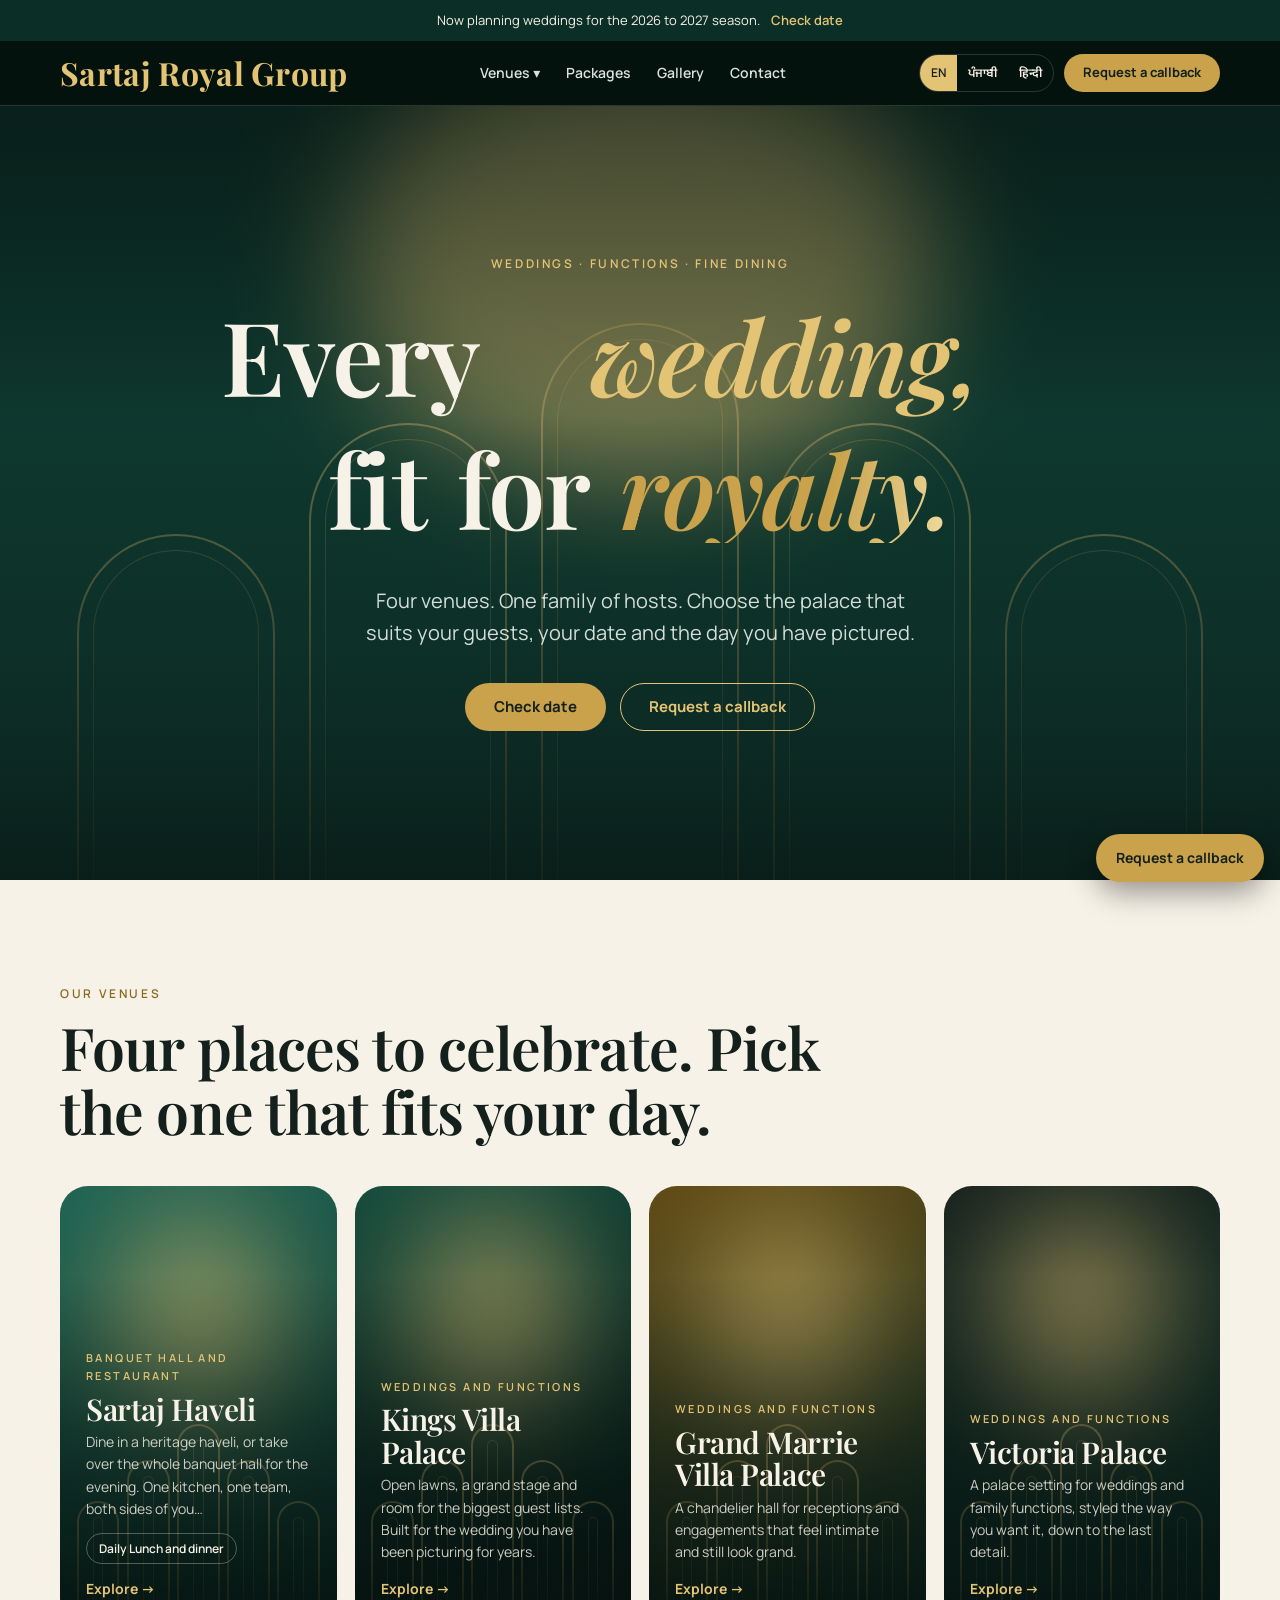
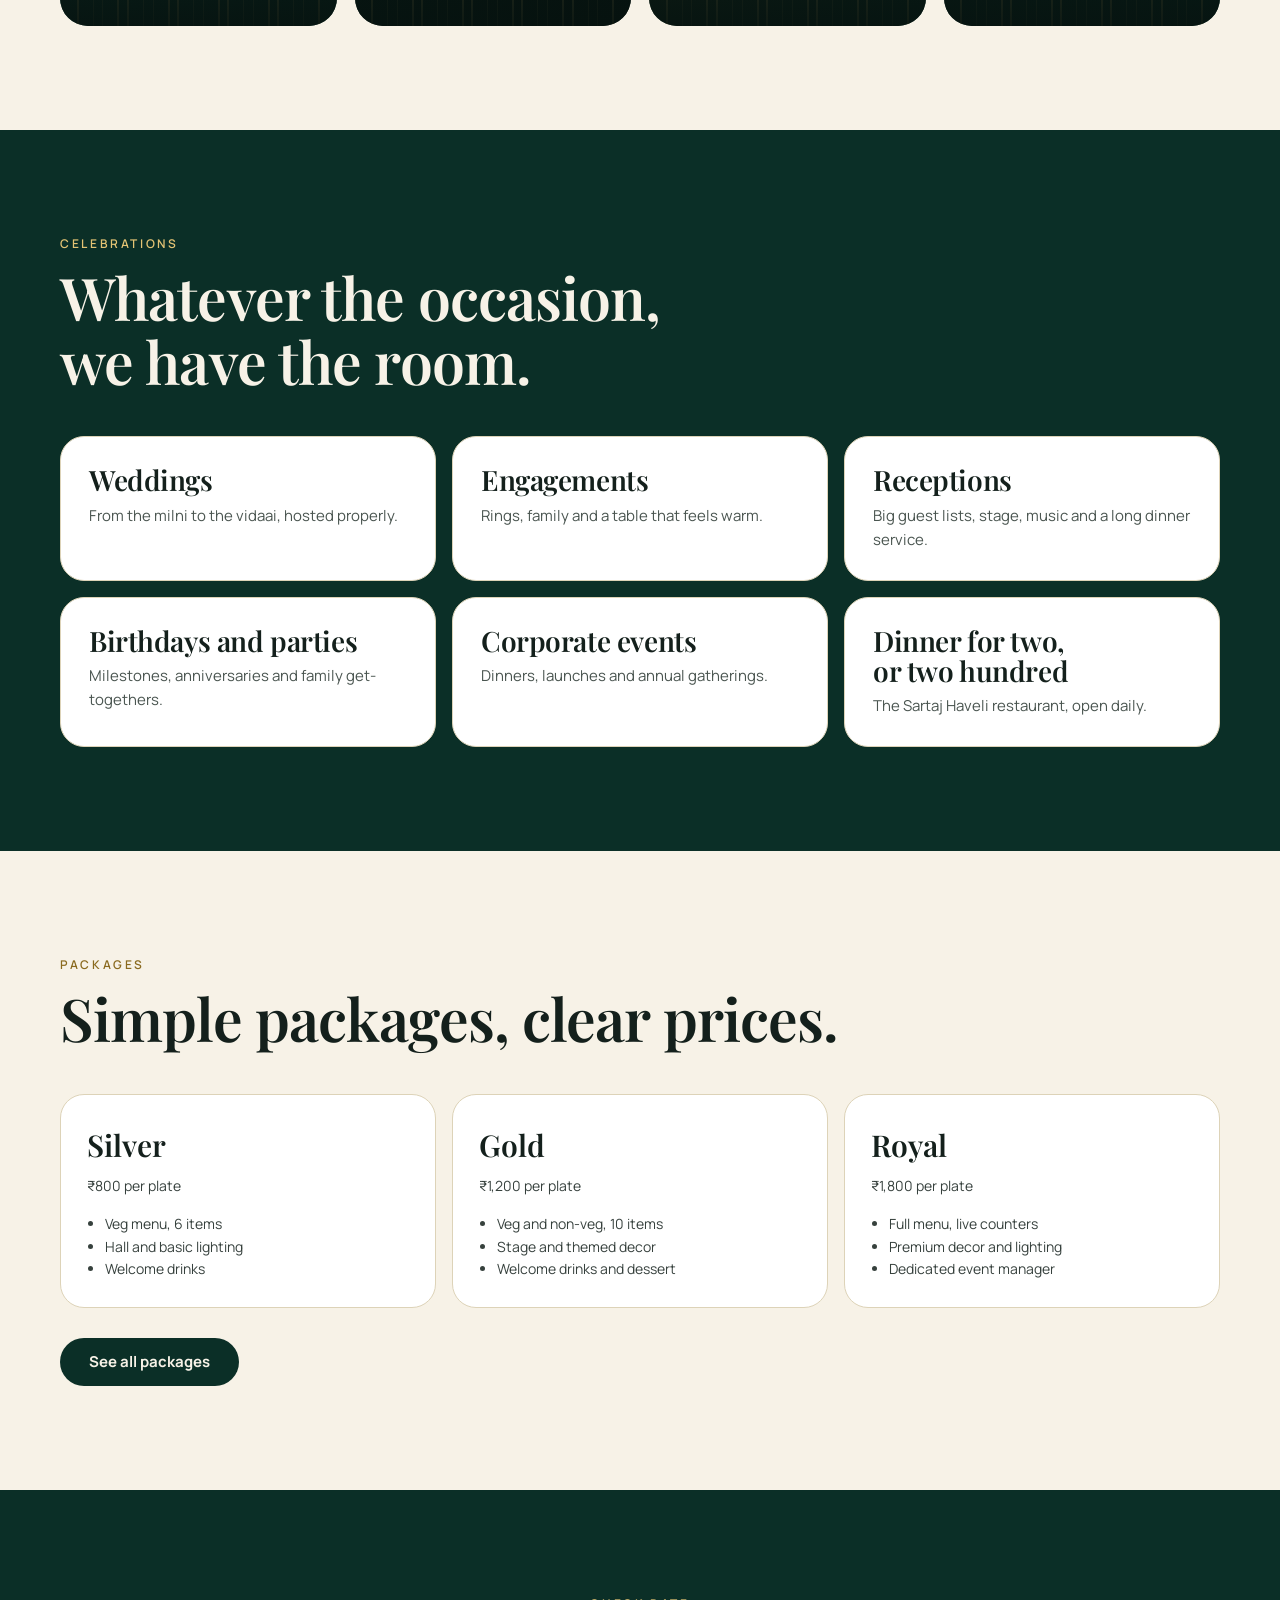
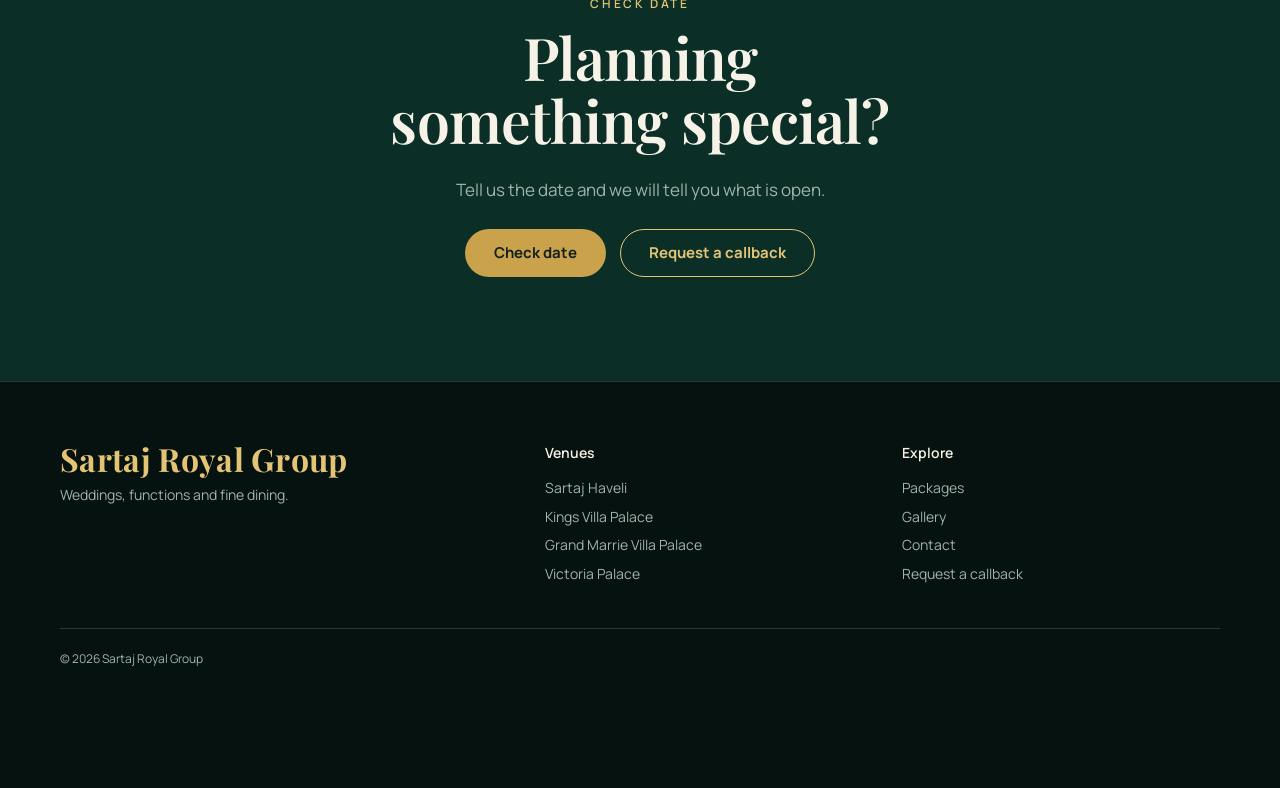
==== index.html @ a282df0b "Add Sartaj Royal Group site Co-Authored-By: Claude Sonnet 5.5 <noreply@anthropic.com> Claude-Session" ====
<!doctype html>
<html lang="en"><head><meta charset="utf-8"><meta name="viewport" content="width=device-width,initial-scale=1,viewport-fit=cover">
<title>Sartaj Royal Group | Weddings, functions and fine dining</title>
<meta name="description" content="Four venues for weddings, receptions, family functions and fine dining. Check a date or request a callback.">
<link rel="preconnect" href="https://fonts.googleapis.com"><link rel="preconnect" href="https://fonts.gstatic.com" crossorigin>
<link href="https://fonts.googleapis.com/css2?family=Playfair+Display:ital,wght@0,500;0,600;0,700;1,500;1,600&family=Manrope:wght@400;500;600;700&family=Noto+Sans+Gurmukhi:wght@400;600&family=Noto+Sans+Devanagari:wght@400;600&display=swap" rel="stylesheet">
<link rel="stylesheet" href="style.css">
</head>
<body>
<div data-page="home" id="pg">
<div id="hdr"></div>
<main>
<section class="hero"><div class="art" id="heroArt" style="background:linear-gradient(180deg,#0B2F27 0%,#124A3D 60%,#1C6354 100%)"><div class="glow" style="width:46%;height:60%;left:27%;top:-10%;background:#E3C374"></div><div class="arches"><div class="arch"></div><div class="arch"></div><div class="arch"></div><div class="arch"></div><div class="arch"></div></div></div>
 <div class="wrap hero-in"><div class="eyebrow fx">Weddings · Functions · Fine dining</div>
  <h1 id="hero-h1" aria-label="Every celebration, fit for royalty."><span class="ln" aria-hidden="true"><span class="w" style="--d:0">Every</span></span> <span class="rot" id="rot" aria-hidden="true"><span class="cur">wedding,</span><span>engagement,</span><span>reception,</span><span>celebration,</span></span><br><span class="ln" aria-hidden="true"><span class="w" style="--d:2">fit</span></span> <span class="ln" aria-hidden="true"><span class="w" style="--d:3">for</span></span> <span class="ln" aria-hidden="true"><span class="w shine" style="--d:4">royalty.</span></span></h1>
  <p class="lead">Four venues. One family of hosts. Choose the palace that suits your guests, your date and the day you have pictured.</p>
  <div class="row"><a class="btn btn-gold" href="contact.html#enquire">Check date</a><button class="btn btn-line" type="button" data-cb>Request a callback</button></div></div></section>
<section class="sec cream" id="venues"><div class="wrap"><div class="head rv"><div class="eyebrow">Our venues</div><h2>Four places to celebrate. Pick the one that fits your day.</h2></div><div class="vgrid" id="vgrid" data-dyn></div></div></section>
<section class="sec deep"><div class="wrap"><div class="head rv"><div class="eyebrow">Celebrations</div><h2>Whatever the occasion,<br>we have the room.</h2></div>
 <div class="occ"><div class="rv"><h3>Weddings</h3><p>From the milni to the vidaai, hosted properly.</p></div><div class="rv"><h3>Engagements</h3><p>Rings, family and a table that feels warm.</p></div><div class="rv"><h3>Receptions</h3><p>Big guest lists, stage, music and a long dinner service.</p></div><div class="rv"><h3>Birthdays and parties</h3><p>Milestones, anniversaries and family get-togethers.</p></div><div class="rv"><h3>Corporate events</h3><p>Dinners, launches and annual gatherings.</p></div><div class="rv"><h3>Dinner for two, or two hundred</h3><p>The Sartaj Haveli restaurant, open daily.</p></div></div></div></section>
<section class="sec cream"><div class="wrap"><div class="head rv"><div class="eyebrow">Packages</div><h2>Simple packages, clear prices.</h2><div id="saleBar" data-dyn style="margin-top:14px"></div></div><div class="pk-grid" id="pkTease" data-dyn style="margin-top:0"></div><a class="btn btn-dark" href="packages.html">See all packages</a></div></section>
<section class="sec deep" id="galTease" hidden><div class="wrap"><div class="head rv"><div class="eyebrow">Gallery</div><h2>A look inside.</h2></div><div class="gal" id="galGrid" data-dyn></div><p style="margin-top:26px"><a class="btn btn-line" href="gallery.html" style="color:var(--champ);border-color:var(--champ)">See the gallery</a></p></div></section>
<section class="sec cream" id="reviews" hidden><div class="wrap"><div class="head rv"><div class="eyebrow">Reviews</div><h2>What our guests say</h2></div><div class="revs" id="revGrid" data-dyn></div></div></section>
<section class="sec deep cta-band"><div class="wrap rv"><div class="eyebrow">Check date</div><h2>Planning something special?</h2><p class="sub" style="margin:0 auto 26px">Tell us the date and we will tell you what is open.</p><div class="row"><a class="btn btn-gold" href="contact.html#enquire">Check date</a><button class="btn btn-line" type="button" data-cb>Request a callback</button></div></div></section>
</main>
<div id="ftr"></div>
<div id="ext"></div>
</div>
<script src="supabase-config.js"></script>
<script src="site.js" charset="utf-8"></script>
</body></html>
---- style.css ----
@charset "utf-8";
/* Sartaj Royal Group: multi-page site. Emerald, champagne gold and cream. Playfair Display for headlines, Manrope for text. */
:root{
  --ink:#06120F; --deep:#0B2F27; --emerald:#124A3D; --jade:#1C6354;
  --gold:#C9A24B; --champ:#E3C374; --cream:#F7F2E7; --mute:#9FB3AB;
  --line:rgba(247,242,231,.16); --paper:#F7F2E7; --paper-ink:#14201C; --paper-mute:#4A5550; --paper-line:#DDD3B8;
  --display:'Playfair Display','Noto Sans Gurmukhi','Noto Sans Devanagari',Georgia,serif;
  --body:'Manrope','Noto Sans Gurmukhi','Noto Sans Devanagari',system-ui,sans-serif;
  color-scheme:dark;
}
*{box-sizing:border-box}
html{scroll-behavior:smooth;scroll-padding-top:90px}
body{margin:0;background:var(--ink);color:var(--cream);font-family:var(--body);font-size:17px;line-height:1.6;-webkit-font-smoothing:antialiased;overflow-x:hidden}
body.lock{overflow:hidden}
[hidden]{display:none!important}
a{color:inherit;text-decoration:none}
button{font:inherit;color:inherit;cursor:pointer}
img{max-width:100%}
:focus-visible{outline:2px solid var(--champ);outline-offset:3px}
h1,h2,h3{font-family:var(--display);font-weight:600;margin:0;text-wrap:balance;letter-spacing:-.015em;line-height:1.08}
p{margin:0}
.wrap{max-width:1200px;margin:0 auto;padding-left:max(20px,env(safe-area-inset-left,0px));padding-right:max(20px,env(safe-area-inset-right,0px))}
.eyebrow{font-size:12px;letter-spacing:.22em;text-transform:uppercase;color:var(--champ);font-weight:600}
.cream .eyebrow,.light .eyebrow{color:#8A6A1F}
.note{font-size:13px;color:var(--mute)}
.cream .note,.light .note{color:var(--paper-mute)}
.shine{font-style:italic;background:linear-gradient(100deg,#C9A24B 25%,#FFF1BF 45%,#E3C374 55%,#C9A24B 75%);background-size:260% 100%;-webkit-background-clip:text;background-clip:text;-webkit-text-fill-color:transparent;animation:shine 6s linear infinite}
@keyframes shine{from{background-position:130% 0}to{background-position:-130% 0}}
@keyframes rise{from{transform:translateY(108%)}to{transform:none}}
@keyframes fade{from{opacity:0;transform:translateY(14px)}to{opacity:1;transform:none}}
@keyframes pop{from{transform:scale(0);opacity:0}to{transform:scale(1);opacity:1}}

/* buttons */
.btn{display:inline-flex;align-items:center;justify-content:center;min-height:48px;padding:0 28px;border-radius:999px;font-weight:700;font-size:15px;border:1px solid transparent;transition:transform .25s,background .25s,box-shadow .25s;position:relative;overflow:hidden;text-align:center}
.btn:hover{transform:translateY(-2px)}
.btn-gold{background:var(--gold);color:#14201C}
.btn-gold:hover{background:var(--champ);box-shadow:0 10px 30px rgba(201,162,75,.35)}
.btn-line{border-color:var(--champ);color:var(--champ);background:transparent}
.btn-line:hover{background:rgba(227,194,116,.1)}
.cream .btn-line,.light .btn-line{border-color:var(--paper-line);color:var(--paper-ink)}
.btn-dark{background:var(--deep);color:var(--cream)}
.btn-dark:hover{background:var(--emerald)}
.row{display:flex;gap:14px;flex-wrap:wrap}

/* reveal */
.rv{opacity:.2;transform:translateY(24px);transition:opacity .9s cubic-bezier(.2,.8,.2,1),transform .9s cubic-bezier(.2,.8,.2,1)}
.rv.in{opacity:1;transform:none}

/* promo + nav */
.promo{background:var(--deep);text-align:center;font-size:13px;padding:10px 16px}
.promo a{color:var(--champ);margin-left:8px;font-weight:600}
.nav{position:sticky;top:0;z-index:60;background:rgba(6,18,15,.78);backdrop-filter:saturate(180%) blur(18px);-webkit-backdrop-filter:saturate(180%) blur(18px);border-bottom:1px solid var(--line);padding-top:env(safe-area-inset-top,0px)}
.nav-in{display:flex;align-items:center;justify-content:space-between;height:64px;gap:14px}
.brand{font-family:var(--display);font-size:32px;font-weight:700;letter-spacing:.01em;line-height:1.05;color:var(--champ);white-space:nowrap}
.links{display:flex;gap:26px;font-size:14px;font-weight:600;color:#D9E2DD;align-items:center}
.links>a,.links .dd>button{position:relative;padding:6px 0;background:none;border:0;font-weight:600;font-size:14px;color:#D9E2DD}
.links a.on,.links a:hover,.links .dd>button:hover{color:var(--champ)}
.dd{position:relative}
.dd-menu{position:absolute;top:100%;left:-16px;min-width:260px;background:#0A1D18;border:1px solid var(--line);border-radius:16px;padding:8px;display:none;box-shadow:0 20px 50px rgba(0,0,0,.5)}
.dd:hover .dd-menu,.dd:focus-within .dd-menu{display:block}
.dd-menu a{display:block;padding:10px 12px;border-radius:10px;font-weight:600;color:#D9E2DD}
.dd-menu a:hover{background:rgba(227,194,116,.1);color:var(--champ)}
.nav-r{display:flex;align-items:center;gap:10px}
.lang{display:flex;border:1px solid var(--line);border-radius:999px;overflow:hidden}
.lang button{background:transparent;border:0;padding:6px 11px;font-size:12px;font-weight:600;min-height:36px}
.lang button[aria-pressed="true"]{background:var(--champ);color:#14201C}
.nav-cta{min-height:38px;padding:0 18px;font-size:13px}
.burger{display:none;width:44px;height:44px;border-radius:12px;border:1px solid var(--line);background:transparent;font-size:20px}
.mmenu{display:none;border-top:1px solid var(--line);padding:12px max(20px,env(safe-area-inset-left,0px)) 22px}
.mmenu.open{display:block}
.mmenu a{display:block;padding:13px 0;border-bottom:1px solid var(--line);font-weight:600}
.mmenu small{display:block;margin:14px 0 4px;font-size:11px;letter-spacing:.18em;text-transform:uppercase;color:var(--champ)}
@media(max-width:980px){.links,.nav-cta{display:none}.burger{display:block}}
@media(max-width:1100px){.brand{font-size:28px}}
@media(max-width:700px){.brand{font-size:24px}}
@media(max-width:420px){.brand{font-size:22px;white-space:normal;max-width:132px}.lang button{padding:6px 8px}}

/* art placeholders */
.art{position:absolute;inset:0;overflow:hidden}
.art .ph{position:absolute;inset:0;background-size:cover;background-position:center;z-index:1}
.glow{position:absolute;border-radius:50%;filter:blur(60px);opacity:.6}
.arches{position:absolute;left:0;right:0;bottom:0;display:flex;justify-content:center;gap:3%;height:72%;align-items:flex-end;padding:0 6%}
.arch{flex:1;max-width:210px;border-radius:999px 999px 0 0;border:2px solid rgba(227,194,116,.5);border-bottom:none;position:relative}
.arch::after{content:"";position:absolute;inset:14px 14px 0;border-radius:999px 999px 0 0;border:1px solid rgba(227,194,116,.28);border-bottom:none}
.arch:nth-child(1),.arch:nth-child(5){height:62%}.arch:nth-child(2),.arch:nth-child(4){height:82%}.arch:nth-child(3){height:100%}
.art.has .arches,.art.has .glow{display:none}

/* hero */
.hero{position:relative;min-height:min(86vh,820px);display:flex;align-items:center;overflow:hidden;isolation:isolate}
.hero .art{z-index:-1}
.hero::after{content:"";position:absolute;inset:0;background:linear-gradient(180deg,rgba(6,18,15,.55),rgba(6,18,15,.2) 40%,rgba(6,18,15,.85));z-index:0;pointer-events:none}
.hero-in{position:relative;z-index:2;text-align:center;padding-block:96px}
.hero h1{font-size:clamp(46px,8vw,112px);margin:22px auto 0;max-width:15ch}
.ln{display:inline-block;overflow:hidden;vertical-align:top;padding:.05em .04em .16em}
.w{display:inline-block;animation:rise 1.1s cubic-bezier(.2,.8,.2,1) both;animation-delay:calc(var(--d)*110ms + 150ms)}
.rot{display:inline-grid;vertical-align:top;overflow:hidden;color:var(--champ);font-style:italic;padding:.05em .04em .16em}
.rot span{grid-area:1/1;transition:transform .9s cubic-bezier(.7,0,.2,1);transform:translateY(110%)}
.rot span.cur{transform:none}.rot span.out{transform:translateY(-110%)}
.lead{max-width:36rem;margin:26px auto 34px;color:#D3DED8;font-size:clamp(17px,2vw,20px)}
.hero .row{justify-content:center}
.hero.short{min-height:min(62vh,560px)}
.hero.short .hero-in{text-align:left;padding-block:84px 64px}
.hero.short h1{margin:14px 0 0;max-width:18ch;font-size:clamp(42px,6.4vw,88px)}
.hero.short .lead{margin:20px 0 28px;max-width:40rem}
.hero.short .row{justify-content:flex-start}
.eyebrow.fx{animation:fade 1s .1s both}

/* sections */
.sec{padding-block:104px}
.sec h2{font-size:clamp(34px,4.6vw,62px)}
.cream{background:var(--paper);color:var(--paper-ink)}
.deep{background:var(--deep)}
.sub{max-width:38rem;margin-top:16px;color:var(--mute)}
.cream .sub{color:var(--paper-mute)}
.head{margin-bottom:44px}
.head h2{margin-top:12px}
.two{display:grid;grid-template-columns:1fr 1.15fr;gap:56px;align-items:start}
@media(max-width:900px){.two{grid-template-columns:1fr;gap:36px}.sec{padding-block:76px}}

/* venue cards */
.vgrid{display:grid;grid-template-columns:repeat(4,minmax(0,1fr));gap:18px}
@media(max-width:1060px){.vgrid{grid-template-columns:repeat(2,minmax(0,1fr))}}
@media(max-width:560px){.vgrid{grid-template-columns:1fr}}
.vcard{position:relative;display:flex;flex-direction:column;justify-content:flex-end;min-height:440px;border-radius:28px;overflow:hidden;padding:26px;isolation:isolate;transition:transform .5s cubic-bezier(.2,.8,.2,1)}
.vcard:hover{transform:translateY(-8px)}
.vcard .art{z-index:-2;transition:transform 1.2s cubic-bezier(.2,.8,.2,1)}
.vcard:hover .art{transform:scale(1.06)}
.vcard::after{content:"";position:absolute;inset:0;background:linear-gradient(180deg,rgba(6,18,15,0) 35%,rgba(6,18,15,.88));z-index:-1}
.vcard h3{font-size:30px;margin:8px 0 6px}
.vcard p{font-size:14px;color:rgba(247,242,231,.82)}
.vcard .go{margin-top:14px;font-weight:700;font-size:14px;color:var(--champ)}
.vcard .eyebrow{font-size:11px}
.chips{display:flex;flex-wrap:wrap;gap:8px;margin-top:12px}
.chip{padding:5px 12px;border-radius:999px;border:1px solid rgba(247,242,231,.3);font-size:12px;font-weight:600}

/* occasions */
.occ{display:grid;grid-template-columns:repeat(3,minmax(0,1fr));gap:16px}
@media(max-width:900px){.occ{grid-template-columns:repeat(2,minmax(0,1fr))}}
@media(max-width:560px){.occ{grid-template-columns:1fr}}
.occ div{background:#fff;border:1px solid var(--paper-line);border-radius:24px;padding:28px;transition:transform .35s,box-shadow .35s}
.occ div:hover{transform:translateY(-5px);box-shadow:0 18px 40px rgba(20,32,28,.1)}
.occ h3{font-size:28px;color:var(--paper-ink)}
.occ p{margin-top:8px;font-size:15px;color:var(--paper-mute)}

/* packages teaser + builder */
.pk-grid{display:grid;grid-template-columns:repeat(3,minmax(0,1fr));gap:16px;margin:30px 0}
@media(max-width:800px){.pk-grid{grid-template-columns:1fr}}
.pk{border:1px solid var(--paper-line);border-radius:24px;padding:26px;background:#fff;text-align:left;color:var(--paper-ink);transition:all .3s;display:flex;flex-direction:column;gap:6px}
.pk:hover{transform:translateY(-4px)}
.pk[aria-pressed="true"]{background:var(--deep);color:var(--cream);border-color:var(--deep)}
.pk b{font-family:var(--display);font-size:30px;font-weight:600}
.pk .price{font-size:14px;opacity:.85}
.pk ul{margin:10px 0 0;padding-left:18px;font-size:14px;opacity:.85}
.pk s{opacity:.6;margin-right:6px}
.addons{display:flex;flex-wrap:wrap;gap:10px;margin-bottom:28px}
.add{min-height:44px;padding:0 18px;border-radius:999px;border:1px solid var(--paper-line);background:transparent;color:var(--paper-ink);font-weight:600;font-size:14px}
.add[aria-pressed="true"]{background:var(--gold);border-color:var(--gold);color:#14201C}
.total{display:flex;justify-content:space-between;align-items:flex-end;gap:20px;flex-wrap:wrap;border-top:1px solid var(--paper-line);padding-top:26px}
.total .big{font-family:var(--display);font-size:clamp(46px,6.4vw,84px);line-height:1;color:var(--deep)}
.gl{display:flex;justify-content:space-between;align-items:baseline}
.gl output{font-family:var(--display);font-size:46px;line-height:1;color:var(--paper-ink)}
input[type=range]{width:100%;margin:14px 0 6px;accent-color:var(--deep);height:32px}
.sale-badge{display:inline-block;background:var(--gold);color:#14201C;font-weight:700;font-size:12px;letter-spacing:.12em;text-transform:uppercase;padding:5px 12px;border-radius:999px}
#saleBar{margin:6px 0 0}

/* facts */
.facts{display:grid;grid-template-columns:repeat(2,minmax(0,1fr));gap:14px}
.facts div{border:1px solid var(--paper-line);border-radius:20px;padding:20px;font-size:12px;letter-spacing:.14em;text-transform:uppercase;color:var(--paper-mute);background:#fff}
.facts b{display:block;font-family:var(--display);font-size:32px;font-weight:600;color:var(--paper-ink);letter-spacing:0;text-transform:none}
.about{font-size:19px;color:var(--paper-mute);white-space:pre-line;max-width:38rem}

/* seating */
.pills{display:flex;flex-wrap:wrap;gap:10px;margin:20px 0}
.pill{min-height:46px;padding:0 22px;border-radius:999px;border:1px solid var(--line);background:transparent;font-weight:600;font-size:15px;transition:all .25s}
.pill:hover{border-color:var(--champ)}
.pill[aria-pressed="true"]{background:var(--champ);color:#14201C;border-color:var(--champ)}
.cap{font-family:var(--display);font-size:clamp(54px,8vw,104px);line-height:1;color:var(--champ)}
.seat-box{background:rgba(247,242,231,.05);border:1px solid var(--line);border-radius:28px;padding:20px}
#seatSvg{width:100%;height:auto;display:block}
.pop{transform-box:fill-box;transform-origin:center;animation:pop .5s cubic-bezier(.2,.8,.2,1) both}
.s-stage{fill:var(--gold);opacity:.9}.s-table{fill:var(--jade);stroke:var(--champ);stroke-width:1.2}.s-seat{fill:var(--champ)}.s-row{fill:var(--champ);opacity:.85}.s-high{fill:var(--emerald);stroke:var(--champ);stroke-width:1.2}
.s-label{fill:#14201C;font:700 11px var(--body);letter-spacing:.2em}

/* calendar */
.cal-head{display:flex;align-items:center;justify-content:space-between;margin:6px 0 14px}
.cal-head h3{font-size:30px}
.arrow{width:48px;height:48px;border-radius:50%;border:1px solid var(--line);background:transparent;font-size:18px;transition:all .25s}
.arrow:hover{background:var(--champ);color:#14201C}
.cal{display:grid;grid-template-columns:repeat(7,minmax(0,1fr));gap:6px}
.dow{font-size:11px;letter-spacing:.14em;text-transform:uppercase;color:var(--mute);text-align:center;padding:6px 0}
.day{aspect-ratio:1/1;min-height:44px;border-radius:14px;border:1px solid var(--line);background:transparent;font-weight:600;font-size:15px;transition:all .2s}
.day:hover:not(:disabled){border-color:var(--champ);transform:scale(1.06)}
.day:disabled{opacity:.28;text-decoration:line-through;cursor:not-allowed}
.day.sel{background:var(--champ);color:#14201C;border-color:var(--champ)}
.day.empty{visibility:hidden}
.legend{display:flex;gap:18px;font-size:12px;color:var(--mute);margin-top:14px}
.legend i{display:inline-block;width:10px;height:10px;border-radius:50%;margin-right:6px;vertical-align:middle;border:1px solid var(--champ)}
.pickbox{margin-top:20px;padding:18px 20px;border:1px solid var(--line);border-radius:18px;display:flex;justify-content:space-between;gap:12px;align-items:center;flex-wrap:wrap}

/* menu */
.mchips{display:flex;gap:10px;margin:22px 0}
.mchip{min-height:42px;padding:0 20px;border-radius:999px;border:1px solid var(--paper-line);background:transparent;color:var(--paper-ink);font-weight:600;font-size:14px}
.mchip[aria-pressed="true"]{background:var(--deep);color:var(--cream);border-color:var(--deep)}
.menu{list-style:none;padding:0;margin:0;border-top:1px solid var(--paper-line)}
.menu li{display:flex;justify-content:space-between;gap:16px;padding:16px 0;border-bottom:1px solid var(--paper-line);font-family:var(--display);font-size:25px;font-weight:600}
.menu small{font-family:var(--body);font-size:12px;color:var(--paper-mute);font-weight:600;letter-spacing:.08em;text-transform:uppercase;align-self:center}
.menu .pr{font-family:var(--body);font-size:14px;font-style:normal;color:#8A6A1F;margin-left:10px;font-weight:600}

/* gallery + reviews */
.gal{display:grid;grid-template-columns:repeat(3,minmax(0,1fr));gap:14px}
@media(max-width:800px){.gal{grid-template-columns:repeat(2,minmax(0,1fr))}}
.gal div{aspect-ratio:4/3;border-radius:20px;background-size:cover;background-position:center;background-color:var(--emerald)}
.gal.soft div{background-image:linear-gradient(160deg,#124A3D,#0B2F27)}
.revs{display:grid;grid-template-columns:repeat(3,minmax(0,1fr));gap:18px}
@media(max-width:900px){.revs{grid-template-columns:1fr}}
.rev{background:#fff;border:1px solid var(--paper-line);border-radius:24px;padding:26px;margin:0}
.rev p{margin:0 0 16px;font-family:var(--display);font-size:22px;line-height:1.35;color:var(--paper-ink)}
.rev b{font-size:14px;color:var(--paper-ink)}.rev small{display:block;color:var(--paper-mute);font-size:13px}
.ba{position:relative;aspect-ratio:16/9;overflow:hidden;border-radius:24px;touch-action:pan-y;--p:50%}
.ba .layer{position:absolute;inset:0;background-size:cover;background-position:center}
.ba .over{clip-path:inset(0 0 0 var(--p))}
.ba .line{position:absolute;top:0;bottom:0;left:var(--p);width:2px;background:var(--cream);z-index:5;pointer-events:none}
.ba .line::after{content:"↔";position:absolute;top:50%;left:50%;transform:translate(-50%,-50%);width:44px;height:44px;border-radius:50%;background:var(--cream);color:#14201C;display:grid;place-items:center;font-size:18px}
.ba input{position:absolute;inset:0;width:100%;height:100%;opacity:0;margin:0;cursor:ew-resize;z-index:6}

/* forms */
form{display:grid;grid-template-columns:1fr 1fr;gap:14px;margin-top:26px}
@media(max-width:520px){form{grid-template-columns:1fr}}
.f{display:flex;flex-direction:column;gap:6px;font-size:13px;color:var(--mute)}
input[type=text],input[type=tel],input[type=date],input[type=number],select{min-height:50px;border-radius:14px;border:1px solid var(--line);background:rgba(247,242,231,.06);color:var(--cream);padding:0 14px;font:inherit;font-size:16px}
select option{color:#14201C}
.preview{background:rgba(247,242,231,.06);border:1px solid var(--line);border-radius:24px;padding:28px}
.bubble{background:#0F3B31;border-radius:16px 16px 16px 4px;padding:16px 18px;font-size:15px;white-space:pre-wrap;margin:16px 0 20px;min-height:140px}
.copied{font-size:13px;color:var(--champ);margin-left:12px}
.info{display:grid;gap:14px;margin-top:26px}
.info div{border:1px solid var(--line);border-radius:18px;padding:16px 18px}
.info small{display:block;font-size:11px;letter-spacing:.16em;text-transform:uppercase;color:var(--champ);margin-bottom:4px}
.info a{color:var(--champ)}
.cta-band{text-align:center}
.cta-band h2{max-width:18ch;margin:12px auto 24px}
.cta-band .row{justify-content:center}

/* footer */
footer{border-top:1px solid var(--line);padding-block:60px 120px;color:var(--mute);font-size:14px;background:var(--ink)}
.foot{display:grid;grid-template-columns:1.4fr 1fr 1fr;gap:40px}
@media(max-width:800px){.foot{grid-template-columns:1fr}}
.foot b{display:block;color:var(--cream);font-weight:600;margin-bottom:10px}
.foot a{display:block;padding:3px 0}.foot a:hover{color:var(--champ)}
.foot .cl div{padding:2px 0}.foot .cl a{display:inline;color:var(--champ)}
.copy{margin-top:40px;padding-top:20px;border-top:1px solid var(--line);font-size:12px}

/* floating buttons + modal */
.fab{position:fixed;z-index:70;bottom:max(18px,env(safe-area-inset-bottom,0px));min-height:48px;padding:0 20px;border-radius:999px;font-weight:700;font-size:14px;border:0;box-shadow:0 10px 30px rgba(0,0,0,.4)}
#cbFab{right:max(16px,env(safe-area-inset-right,0px));background:var(--gold);color:#14201C}
#adminFab{left:max(16px,env(safe-area-inset-left,0px));background:var(--cream);color:#14201C;display:inline-flex;align-items:center}
.modal{position:fixed;inset:0;z-index:110;background:rgba(6,18,15,.78);backdrop-filter:blur(6px);-webkit-backdrop-filter:blur(6px);display:grid;place-items:center;padding:20px}
.mbox{background:var(--paper);color:var(--paper-ink);border-radius:28px;padding:32px;width:min(480px,100%);max-height:90vh;overflow:auto}
.mbox h3{font-size:32px;margin-bottom:6px}
.mbox>p{margin:0 0 18px;color:var(--paper-mute);font-size:15px}
.mbox form{display:block;margin:0}
.mbox .f{color:var(--paper-mute);margin-bottom:12px}
.mbox input,.mbox select{background:#fff;color:var(--paper-ink);border-color:var(--paper-line)}
.mbox .msg{background:#EEE6D2;border-radius:14px;padding:12px 14px;font-size:14px;margin:6px 0 16px;white-space:pre-wrap;word-break:break-word}
.mbox .btn-line{color:var(--paper-ink);border-color:var(--paper-line)}

:lang(pa) .shine,:lang(hi) .shine,:lang(pa) .rot,:lang(hi) .rot{font-style:normal}
:lang(pa) h1,:lang(hi) h1,:lang(pa) h2,:lang(hi) h2,:lang(pa) h3,:lang(hi) h3{letter-spacing:0;line-height:1.25}
@media(prefers-reduced-motion:reduce){
  html{scroll-behavior:auto}
  *,*::before,*::after{animation:none!important;transition:none!important}
  .rv{opacity:1;transform:none}.w{transform:none}
}

.art-wrap{position:absolute;inset:0;z-index:-1}
.vgrid.three{grid-template-columns:repeat(3,minmax(0,1fr))}
@media(max-width:900px){.vgrid.three{grid-template-columns:1fr}}
.dining{display:grid;grid-template-columns:1fr 1fr;gap:56px;align-items:center}
@media(max-width:860px){.dining{grid-template-columns:1fr}}
.dish{aspect-ratio:1/1;border-radius:32px;position:relative;overflow:hidden;background:linear-gradient(160deg,#1C6354,#0B2F27)}
.vcard{color:var(--cream)}
.vcard .eyebrow{color:var(--champ)}
.vcard .arches{height:46%}
.vcard::after{background:linear-gradient(180deg,rgba(6,18,15,0) 20%,rgba(6,18,15,.92))}
@media(max-width:600px){.fab{min-height:44px;padding:0 16px;font-size:13px}}
.hero .wrap{width:100%}
.hero.short .chips{margin-top:0}

/* admin preview frame */
.srg-prev .fab,.srg-prev #cbModal{display:none!important}
.srg-hl{outline:4px solid #E3C374!important;outline-offset:-4px;animation:srgp 1.2s ease-in-out infinite}
@keyframes srgp{50%{outline-color:rgba(227,195,116,.25)}}
.srg-tag{position:fixed;z-index:9999;top:10px;left:50%;transform:translateX(-50%);background:#E3C374;color:#14201C;font:700 13px/1.2 Manrope,system-ui,sans-serif;padding:9px 14px;border-radius:999px;box-shadow:0 6px 20px rgba(0,0,0,.4);max-width:90vw;text-align:center}
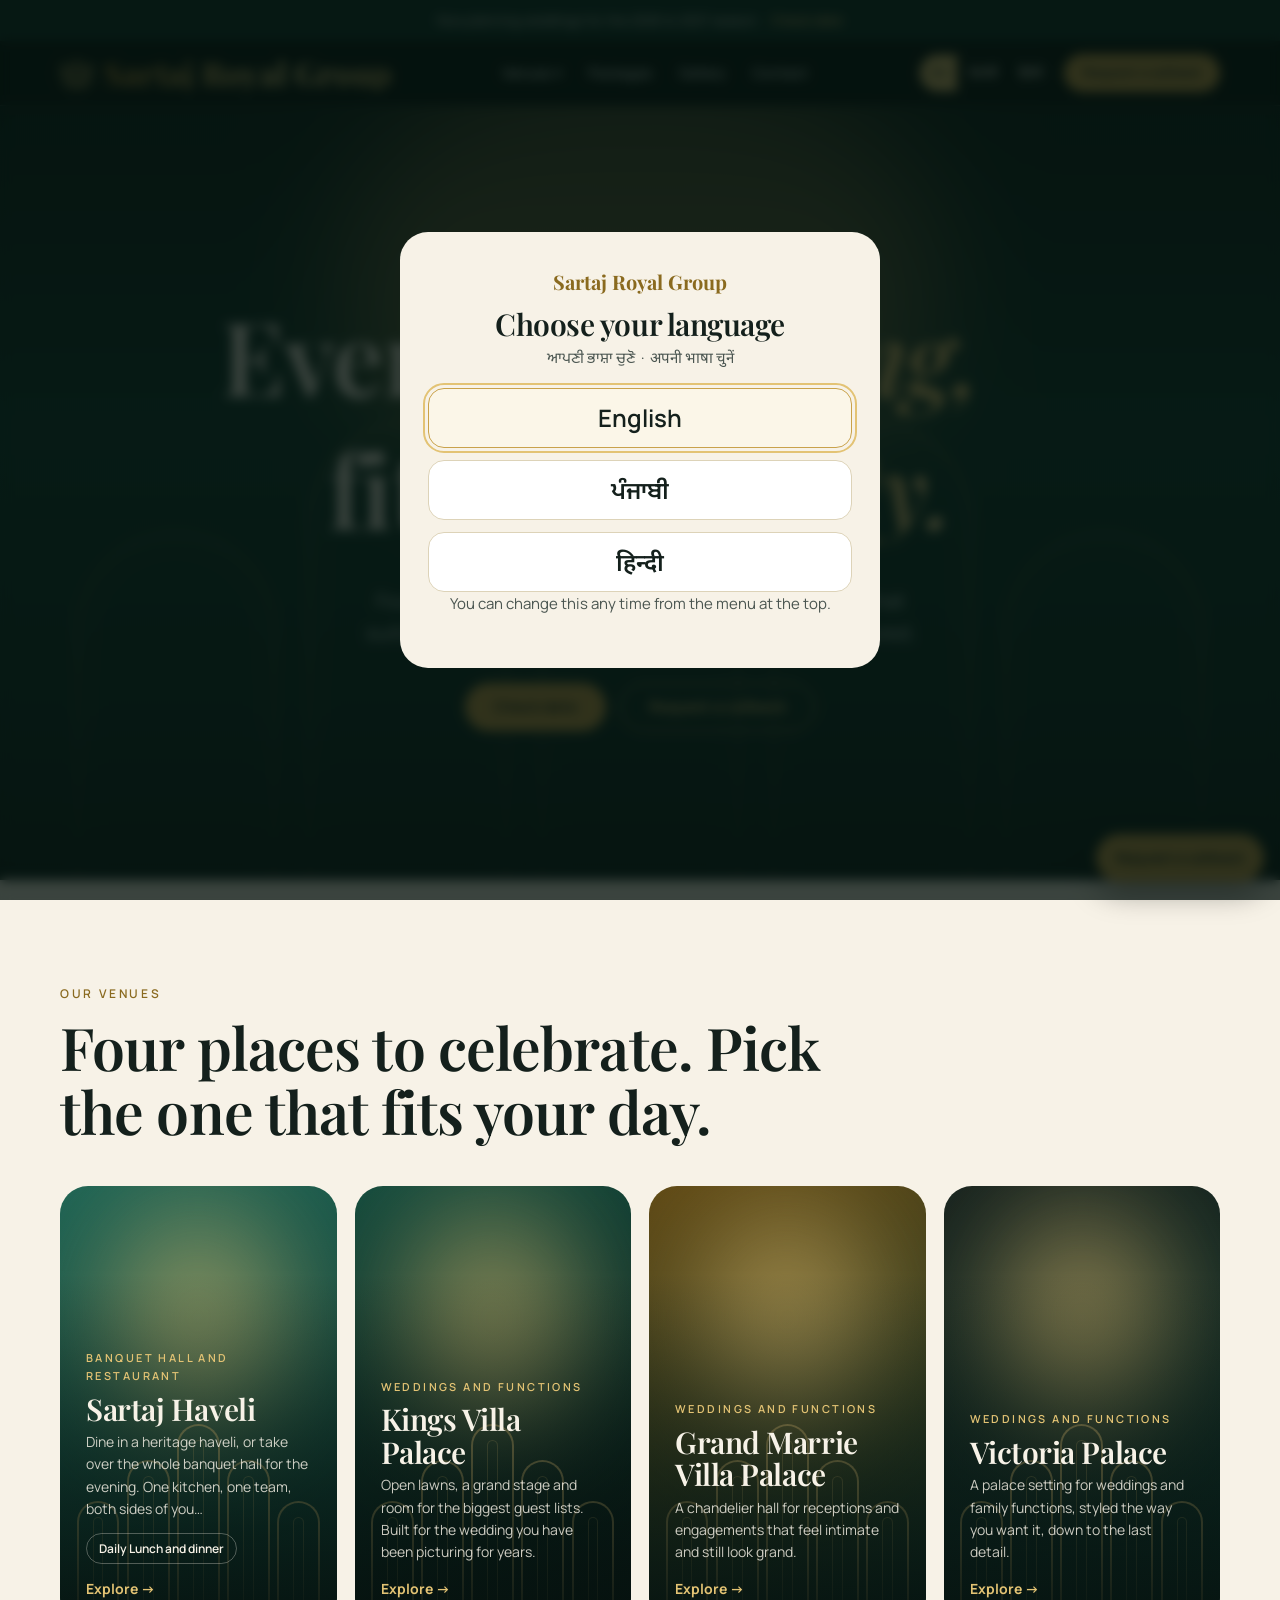
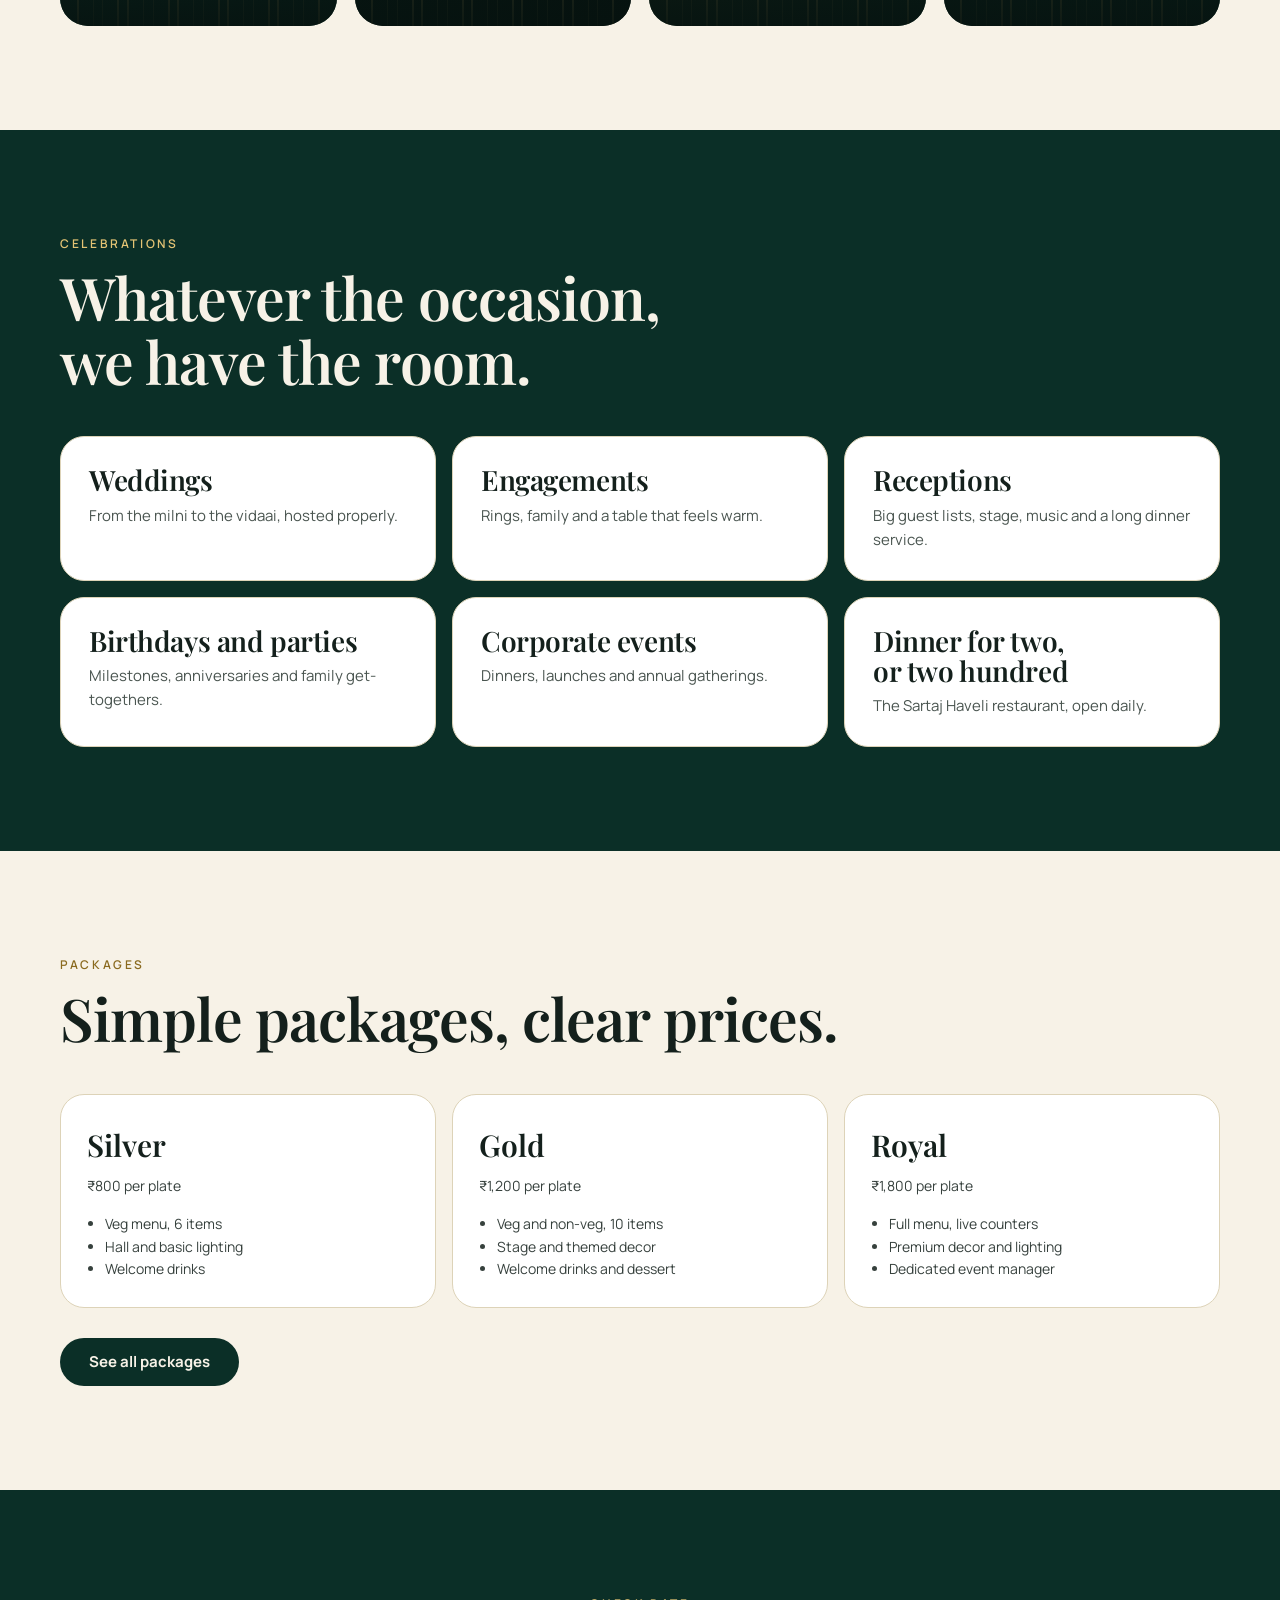
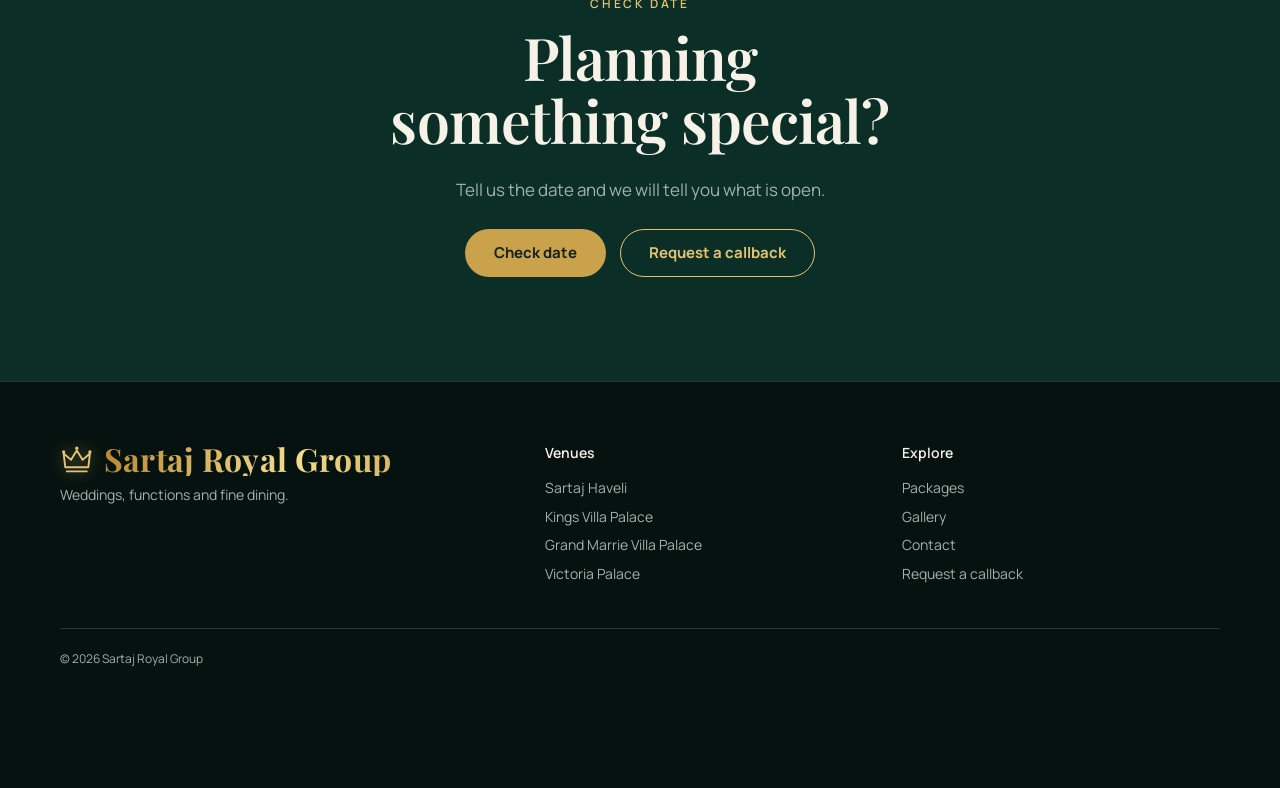
==== commit dde46eef: "Add hero video/slideshow, WhatsApp button, mobile action bar, proof strip, venue compare, FAQ, map, " ====
--- a/index.html
+++ b/index.html
@@ -2,6 +2,8 @@
 <html lang="en"><head><meta charset="utf-8"><meta name="viewport" content="width=device-width,initial-scale=1,viewport-fit=cover">
 <title>Sartaj Royal Group | Weddings, functions and fine dining</title>
 <meta name="description" content="Four venues for weddings, receptions, family functions and fine dining. Check a date or request a callback.">
+<link rel="icon" href="favicon.svg" type="image/svg+xml"><link rel="apple-touch-icon" href="apple-touch-icon.png"><meta name="theme-color" content="#0B2F27">
+<meta property="og:type" content="website"><meta property="og:site_name" content="Sartaj Royal Group"><meta property="og:title" content="Sartaj Royal Group | Weddings, functions and fine dining"><meta property="og:description" content="Four venues for weddings, receptions, family functions and fine dining. Check a date or request a callback."><meta property="og:image" content="https://sartaj-royal-group.netlify.app/og-image.png"><meta name="twitter:card" content="summary_large_image">
 <link rel="preconnect" href="https://fonts.googleapis.com"><link rel="preconnect" href="https://fonts.gstatic.com" crossorigin>
 <link href="https://fonts.googleapis.com/css2?family=Playfair+Display:ital,wght@0,500;0,600;0,700;1,500;1,600&family=Manrope:wght@400;500;600;700&family=Noto+Sans+Gurmukhi:wght@400;600&family=Noto+Sans+Devanagari:wght@400;600&display=swap" rel="stylesheet">
 <link rel="stylesheet" href="style.css">
@@ -15,12 +17,15 @@
   <h1 id="hero-h1" aria-label="Every celebration, fit for royalty."><span class="ln" aria-hidden="true"><span class="w" style="--d:0">Every</span></span> <span class="rot" id="rot" aria-hidden="true"><span class="cur">wedding,</span><span>engagement,</span><span>reception,</span><span>celebration,</span></span><br><span class="ln" aria-hidden="true"><span class="w" style="--d:2">fit</span></span> <span class="ln" aria-hidden="true"><span class="w" style="--d:3">for</span></span> <span class="ln" aria-hidden="true"><span class="w shine" style="--d:4">royalty.</span></span></h1>
   <p class="lead">Four venues. One family of hosts. Choose the palace that suits your guests, your date and the day you have pictured.</p>
   <div class="row"><a class="btn btn-gold" href="contact.html#enquire">Check date</a><button class="btn btn-line" type="button" data-cb>Request a callback</button></div></div></section>
+<section class="proof" id="proof" hidden><div class="wrap"><div class="proof-grid" id="proofGrid" data-dyn></div></div></section>
 <section class="sec cream" id="venues"><div class="wrap"><div class="head rv"><div class="eyebrow">Our venues</div><h2>Four places to celebrate. Pick the one that fits your day.</h2></div><div class="vgrid" id="vgrid" data-dyn></div></div></section>
+<section class="sec cream" id="cmpSec" hidden><div class="wrap"><div class="head rv"><div class="eyebrow">Compare venues</div><h2>Which palace fits your day?</h2></div><div class="cmp-wrap rv" id="cmpWrap" data-dyn></div></div></section>
 <section class="sec deep"><div class="wrap"><div class="head rv"><div class="eyebrow">Celebrations</div><h2>Whatever the occasion,<br>we have the room.</h2></div>
  <div class="occ"><div class="rv"><h3>Weddings</h3><p>From the milni to the vidaai, hosted properly.</p></div><div class="rv"><h3>Engagements</h3><p>Rings, family and a table that feels warm.</p></div><div class="rv"><h3>Receptions</h3><p>Big guest lists, stage, music and a long dinner service.</p></div><div class="rv"><h3>Birthdays and parties</h3><p>Milestones, anniversaries and family get-togethers.</p></div><div class="rv"><h3>Corporate events</h3><p>Dinners, launches and annual gatherings.</p></div><div class="rv"><h3>Dinner for two, or two hundred</h3><p>The Sartaj Haveli restaurant, open daily.</p></div></div></div></section>
 <section class="sec cream"><div class="wrap"><div class="head rv"><div class="eyebrow">Packages</div><h2>Simple packages, clear prices.</h2><div id="saleBar" data-dyn style="margin-top:14px"></div></div><div class="pk-grid" id="pkTease" data-dyn style="margin-top:0"></div><a class="btn btn-dark" href="packages.html">See all packages</a></div></section>
 <section class="sec deep" id="galTease" hidden><div class="wrap"><div class="head rv"><div class="eyebrow">Gallery</div><h2>A look inside.</h2></div><div class="gal" id="galGrid" data-dyn></div><p style="margin-top:26px"><a class="btn btn-line" href="gallery.html" style="color:var(--champ);border-color:var(--champ)">See the gallery</a></p></div></section>
 <section class="sec cream" id="reviews" hidden><div class="wrap"><div class="head rv"><div class="eyebrow">Reviews</div><h2>What our guests say</h2></div><div class="revs" id="revGrid" data-dyn></div></div></section>
+<section class="sec deep" id="igSec" hidden><div class="wrap"><div class="ig-head rv"><div><div class="eyebrow">Follow along</div><h2>Fresh from our halls<br><em class="shine" id="igHandle" data-dyn></em></h2></div><a class="btn btn-line" id="igBtn" target="_blank" rel="noopener">Follow on Instagram</a></div><div class="ig-grid" id="igGrid" data-dyn></div></div></section>
 <section class="sec deep cta-band"><div class="wrap rv"><div class="eyebrow">Check date</div><h2>Planning something special?</h2><p class="sub" style="margin:0 auto 26px">Tell us the date and we will tell you what is open.</p><div class="row"><a class="btn btn-gold" href="contact.html#enquire">Check date</a><button class="btn btn-line" type="button" data-cb>Request a callback</button></div></div></section>
 </main>
 <div id="ftr"></div>
--- a/style.css
+++ b/style.css
@@ -290,3 +290,124 @@
 .srg-hl{outline:4px solid #E3C374!important;outline-offset:-4px;animation:srgp 1.2s ease-in-out infinite}
 @keyframes srgp{50%{outline-color:rgba(227,195,116,.25)}}
 .srg-tag{position:fixed;z-index:9999;top:10px;left:50%;transform:translateX(-50%);background:#E3C374;color:#14201C;font:700 13px/1.2 Manrope,system-ui,sans-serif;padding:9px 14px;border-radius:999px;box-shadow:0 6px 20px rgba(0,0,0,.4);max-width:90vw;text-align:center}
+
+/* first-visit language chooser */
+.lmodal{z-index:130}
+.lbox{text-align:center;padding:34px 28px}
+.lbrand{font-family:var(--display);font-weight:700;font-size:20px;color:#8A6A1F;margin-bottom:10px}
+.lbox h3{font-size:30px;margin-bottom:6px}
+.lsub{margin:0 0 20px;color:var(--paper-mute);font-size:16px}
+.lang-pick{display:grid;gap:12px}
+.lang-pick button{min-height:60px;border-radius:16px;border:1.5px solid var(--paper-line);background:#fff;color:var(--paper-ink);font-size:24px;font-weight:600;cursor:pointer}
+.lang-pick button:hover,.lang-pick button:focus-visible{border-color:var(--gold);background:#FBF6E8}
+.lnote{margin:16px 0 0;font-size:13px;color:var(--paper-mute)}
+
+/* brand: crown mark and gold shimmer */
+.brand{display:inline-flex;align-items:center;gap:10px}
+.bmark{width:1.05em;height:1.05em;flex:none;color:#E3C374;filter:drop-shadow(0 0 8px rgba(227,195,116,.45));transition:transform .4s cubic-bezier(.2,.8,.2,1)}
+.bmark path{fill:none;stroke:currentColor;stroke-width:1.8;stroke-linejoin:round;stroke-linecap:round}
+.bmark circle{fill:currentColor}
+.brand:hover .bmark{transform:rotate(-6deg) scale(1.1)}
+.btxt{background:linear-gradient(100deg,#B8892F 0%,#F3DC8E 28%,#C9A24B 50%,#FBEDB8 72%,#B8892F 100%);background-size:240% 100%;-webkit-background-clip:text;background-clip:text;color:transparent;-webkit-text-fill-color:transparent;animation:bshine 7s linear infinite}
+@keyframes bshine{to{background-position:-240% 0}}
+@media(max-width:420px){.brand{max-width:160px}}
+@media(max-width:380px){.bmark{display:none}.brand{max-width:132px}}
+/* buttons and cards: soft shine and glow */
+.btn-gold{position:relative;overflow:hidden}
+.btn-gold::after{content:"";position:absolute;top:0;left:-60%;width:40%;height:100%;background:linear-gradient(100deg,transparent,rgba(255,255,255,.5),transparent);transform:skewX(-20deg);transition:left .7s;pointer-events:none}
+.btn-gold:hover::after{left:130%}
+.vcard:hover{box-shadow:0 24px 60px rgba(201,162,75,.22)}
+
+/* ===== hero video and slideshow ===== */
+.hmedia{position:absolute;inset:0;z-index:2;overflow:hidden}
+.hmedia::after{content:"";position:absolute;inset:0;background:linear-gradient(180deg,rgba(6,18,15,.55) 0%,rgba(6,18,15,.28) 42%,rgba(6,18,15,.82) 100%)}
+.hvid,.hs{position:absolute;inset:0;width:100%;height:100%;object-fit:cover}
+.hs{background-size:cover;background-position:center;opacity:0;transform:scale(1.04);transition:opacity 1.6s ease,transform 9s ease}
+.hs.on{opacity:1;transform:scale(1.12)}
+.hdots{position:absolute;z-index:3;left:50%;bottom:22px;transform:translateX(-50%);display:flex;gap:8px}
+.hdots i{width:22px;height:3px;border-radius:2px;background:rgba(247,242,231,.4);transition:width .4s,background .4s}
+.hdots i.on{width:44px;background:var(--champ)}
+
+/* ===== proof strip ===== */
+.proof{background:var(--deep);border-block:1px solid var(--line)}
+.proof-grid{display:grid;grid-template-columns:repeat(auto-fit,minmax(170px,1fr))}
+.proof-grid>div{padding:34px 18px;text-align:center;border-left:1px solid var(--line)}
+.proof-grid>div:first-child{border-left:0}
+.proof-grid b{display:block;font-family:var(--display);font-size:clamp(38px,5vw,58px);line-height:1;color:var(--champ);font-weight:700}
+.proof-grid b .st{font-style:normal;font-size:.55em;vertical-align:.2em}
+.proof-grid span{display:block;margin-top:10px;font-size:13px;color:#C7D3CD;letter-spacing:.04em}
+@media(max-width:560px){.proof-grid{grid-template-columns:repeat(2,minmax(0,1fr))}.proof-grid>div{border-left:0;border-top:1px solid var(--line);padding:24px 10px}.proof-grid>div:nth-child(-n+2){border-top:0}}
+
+/* ===== compare venues ===== */
+.cmp-wrap{overflow-x:auto;border:1px solid var(--paper-line);border-radius:24px;background:#fff;-webkit-overflow-scrolling:touch}
+.cmp{border-collapse:separate;border-spacing:0;width:100%;min-width:780px;font-size:15px;color:var(--paper-ink)}
+.cmp thead th,.cmp thead td{background:var(--deep);color:var(--cream);text-align:left;padding:20px 22px;font-family:var(--display);font-size:21px;font-weight:700;vertical-align:bottom;line-height:1.15}
+.cmp thead th a:hover{color:var(--champ)}
+.cmp tbody th{text-align:left;font-weight:700;padding:16px 22px;white-space:nowrap;position:sticky;left:0;background:#fff;border-top:1px solid var(--paper-line)}
+.cmp tbody td{padding:16px 22px;border-top:1px solid var(--paper-line);vertical-align:top}
+.cmp tbody tr:nth-child(even) th,.cmp tbody tr:nth-child(even) td{background:#FBF8EF}
+.cmp .dash{color:#8A948F}
+.cmp tr.go td,.cmp tr.go th{background:#fff!important}
+.cmp tr.go .btn{min-height:42px;padding:0 16px;font-size:14px;width:100%}
+
+/* ===== floating WhatsApp + mobile action bar ===== */
+.wafab{position:fixed;z-index:70;right:max(16px,env(safe-area-inset-right,0px));bottom:calc(max(18px,env(safe-area-inset-bottom,0px)) + 64px);display:inline-flex;align-items:center;gap:10px;min-height:52px;padding:0 20px 0 16px;border-radius:999px;background:#1FA855;color:#06241A;font-weight:700;font-size:14px;box-shadow:0 10px 30px rgba(31,168,85,.45);transition:transform .25s,box-shadow .25s}
+.wafab:hover{transform:translateY(-2px);box-shadow:0 14px 36px rgba(31,168,85,.6)}
+.wafab svg{width:24px;height:24px;flex:none}
+.mbar{display:none}
+@media(max-width:700px){
+  .fab,.wafab{display:none!important}
+  body{padding-bottom:84px}
+  .mbar{display:flex;gap:8px;position:fixed;z-index:75;left:0;right:0;bottom:0;padding:10px 12px max(12px,env(safe-area-inset-bottom,0px));background:rgba(6,18,15,.96);border-top:1px solid rgba(227,195,116,.3);-webkit-backdrop-filter:blur(10px);backdrop-filter:blur(10px)}
+  .mbar a{flex:1;min-height:52px;border:1px solid rgba(227,195,116,.5);border-radius:14px;display:flex;flex-direction:column;align-items:center;justify-content:center;gap:3px;font-size:12px;font-weight:700;color:var(--cream)}
+  .mbar svg{width:20px;height:20px;color:var(--champ)}
+  .mbar .mb-wa{flex:1.3;background:#1FA855;border-color:#1FA855;color:#06241A}.mbar .mb-wa svg{color:#06241A}
+  .mbar .mb-go{flex:1.3;background:var(--gold);border-color:var(--gold);color:#14201C}.mbar .mb-go svg{color:#14201C}
+}
+.srg-prev .wafab,.srg-prev .mbar{display:none!important}
+
+/* ===== instagram ===== */
+.ig-head{display:flex;justify-content:space-between;align-items:flex-end;gap:20px;flex-wrap:wrap;margin-bottom:32px}
+.ig-head h2{margin-top:12px}
+.ig-grid{display:grid;grid-template-columns:repeat(6,minmax(0,1fr));gap:12px}
+.ig-grid a{display:block;aspect-ratio:1;border-radius:16px;background:var(--emerald) center/cover;transition:transform .35s,filter .35s}
+.ig-grid a:hover{transform:scale(1.04);filter:brightness(1.12)}
+@media(max-width:900px){.ig-grid{grid-template-columns:repeat(3,minmax(0,1fr))}}
+
+/* ===== venue map and walk-through ===== */
+.vinfo{list-style:none;margin:0 0 26px;padding:0;display:flex;flex-direction:column;gap:14px}
+.vinfo li{display:flex;gap:14px;align-items:baseline}
+.vinfo b{flex:none;min-width:86px;font-size:12px;letter-spacing:.14em;text-transform:uppercase;color:#8A6A1F;font-weight:700}
+.vmap,.vtour{border-radius:24px;overflow:hidden;aspect-ratio:16/10;background:var(--emerald);border:1px solid var(--paper-line)}
+.vtour{border-color:var(--line)}
+.vmap iframe,.vtour iframe,.vtour video{width:100%;height:100%;border:0;display:block;background:#000}
+.sec.cream+.sec.cream{border-top:1px solid var(--paper-line)}
+
+/* ===== FAQ ===== */
+.faq{border-top:1px solid var(--paper-line)}
+.faq details{border-bottom:1px solid var(--paper-line)}
+.faq summary{list-style:none;cursor:pointer;display:flex;justify-content:space-between;align-items:center;gap:16px;padding:20px 0;min-height:56px;font-weight:700;font-size:18px}
+.faq summary::-webkit-details-marker{display:none}
+.faq summary::after{content:"+";flex:none;font-size:28px;line-height:1;color:#8A6A1F;transition:transform .25s}
+.faq details[open] summary::after{transform:rotate(45deg)}
+.faq details p{padding:0 0 22px;color:var(--paper-mute);max-width:60ch}
+
+/* ===== our story ===== */
+.st-ph{aspect-ratio:4/5;border-radius:240px 240px 28px 28px;overflow:hidden;position:relative;background:#0F3A30;max-width:460px}
+.story{margin-top:14px}
+.story p{font-size:19px;line-height:1.75;color:#33403A;margin:0 0 18px;max-width:58ch}
+.sign{margin-top:26px;display:flex;flex-direction:column}
+.sign b{font-family:var(--display);font-size:26px;color:var(--paper-ink)}
+.sign small{color:var(--paper-mute);font-size:14px}
+
+/* ===== photo viewer ===== */
+.gal [data-src]{cursor:zoom-in;transition:transform .4s,filter .4s}
+.gal [data-src]:hover{transform:scale(1.02);filter:brightness(1.08)}
+.lb{position:fixed;inset:0;z-index:140;background:rgba(3,10,8,.94);display:flex;align-items:center;justify-content:center;padding:64px}
+.lb img{max-width:100%;max-height:100%;object-fit:contain;border-radius:8px;box-shadow:0 20px 60px rgba(0,0,0,.6)}
+.lb button{position:absolute;width:48px;height:48px;border-radius:50%;border:1px solid rgba(227,195,116,.45);background:rgba(6,18,15,.7);color:var(--cream);font-size:28px;line-height:1;display:flex;align-items:center;justify-content:center;padding:0}
+.lb-x{top:max(12px,env(safe-area-inset-top,0px));right:16px}
+.lb-p{left:14px;top:50%;margin-top:-24px}.lb-n{right:14px;top:50%;margin-top:-24px}
+.lb-c{pointer-events:none;position:absolute;bottom:max(16px,env(safe-area-inset-bottom,0px));left:0;right:0;text-align:center;font-size:13px;color:#E7E1CF}
+.lb.one .lb-p,.lb.one .lb-n,.lb.one .lb-c{display:none}
+@media(max-width:700px){.lb{padding:68px 8px 72px}.lb-p,.lb-n{top:auto;bottom:12px;margin:0}.lb-p{left:16px}.lb-n{right:16px}}
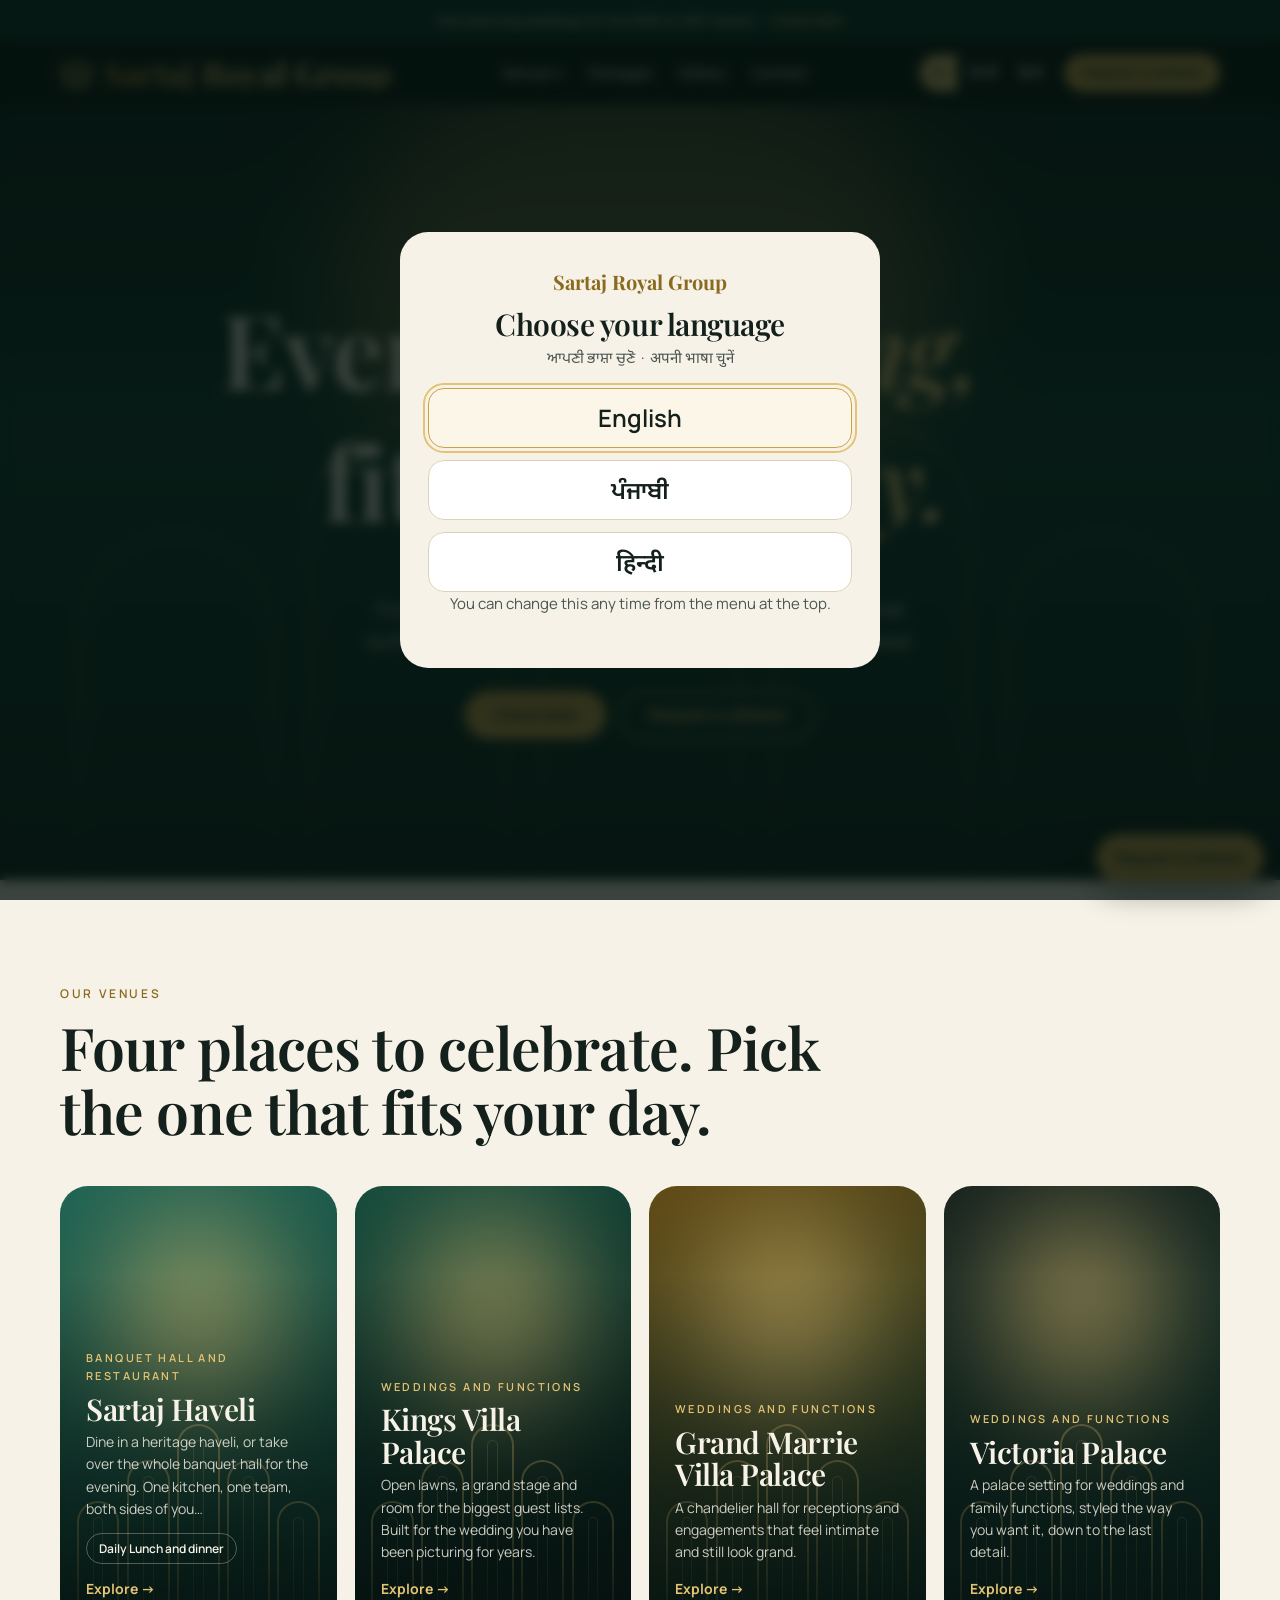
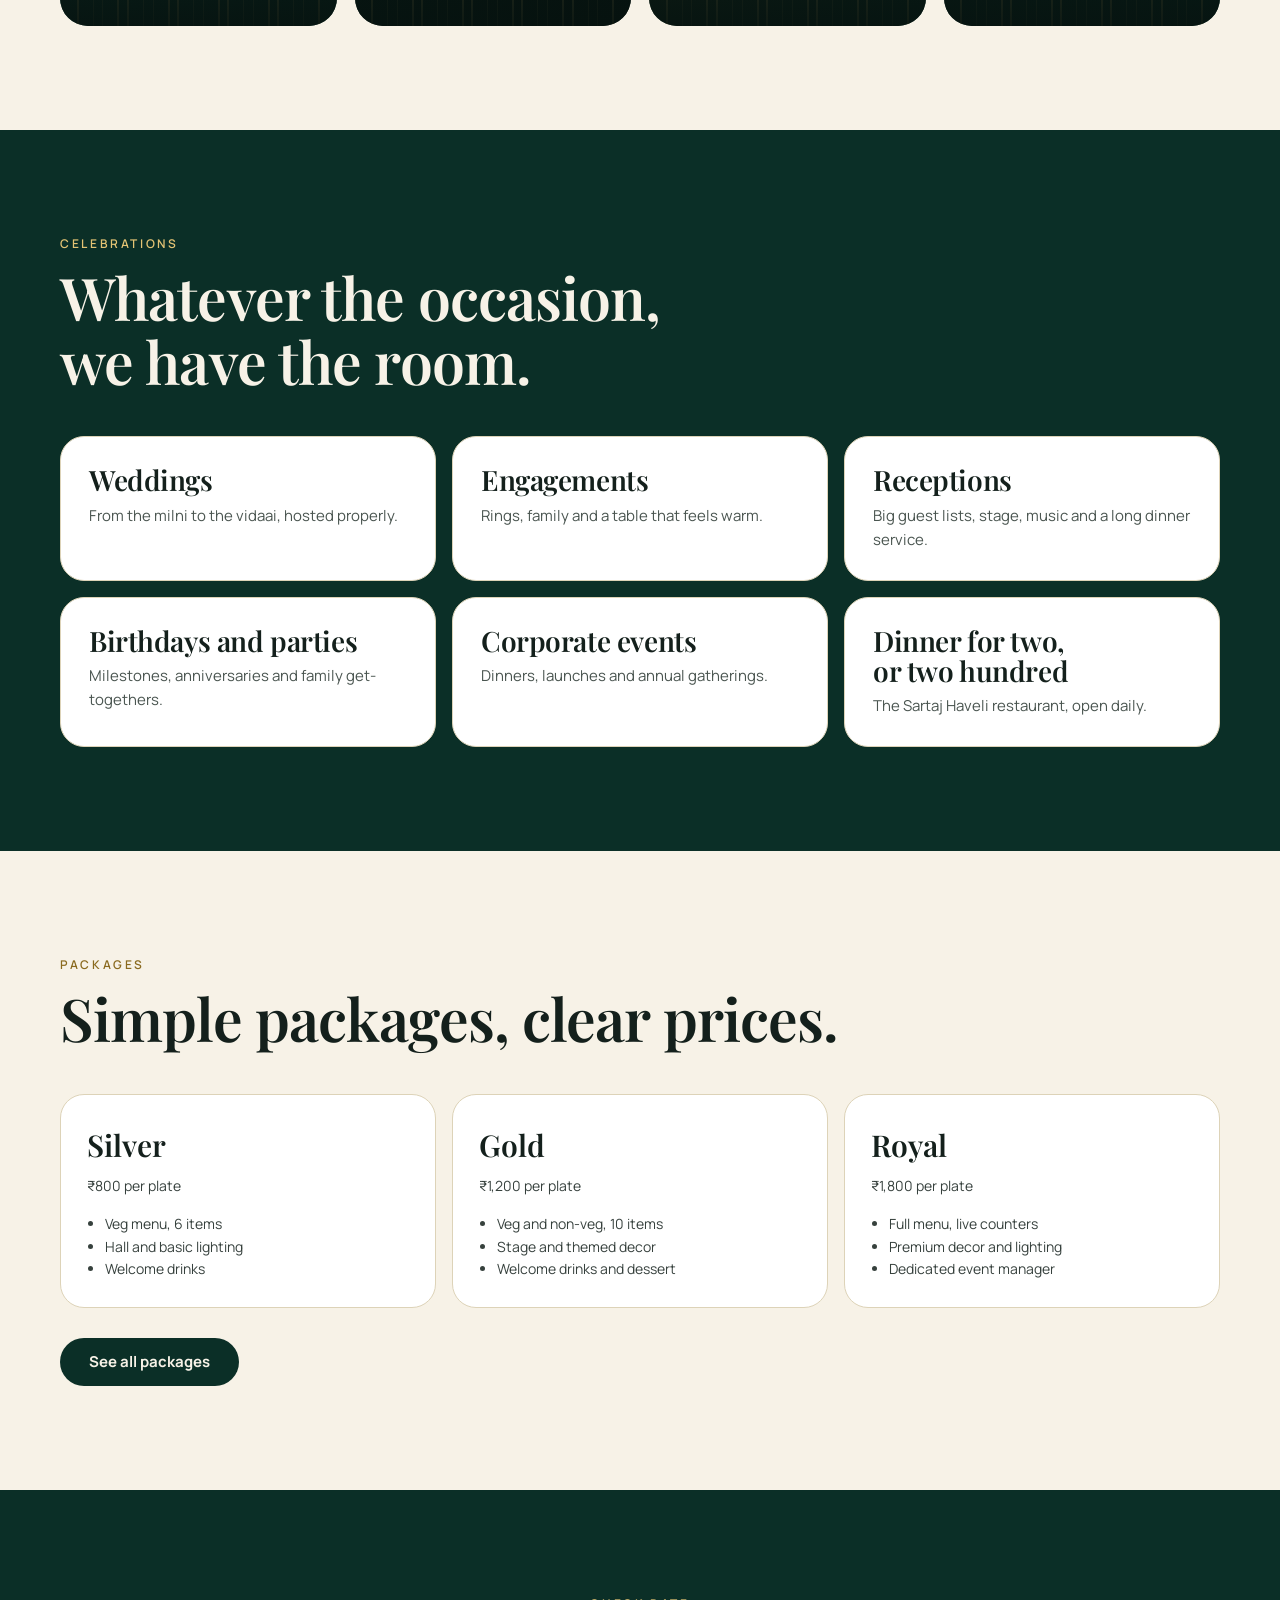
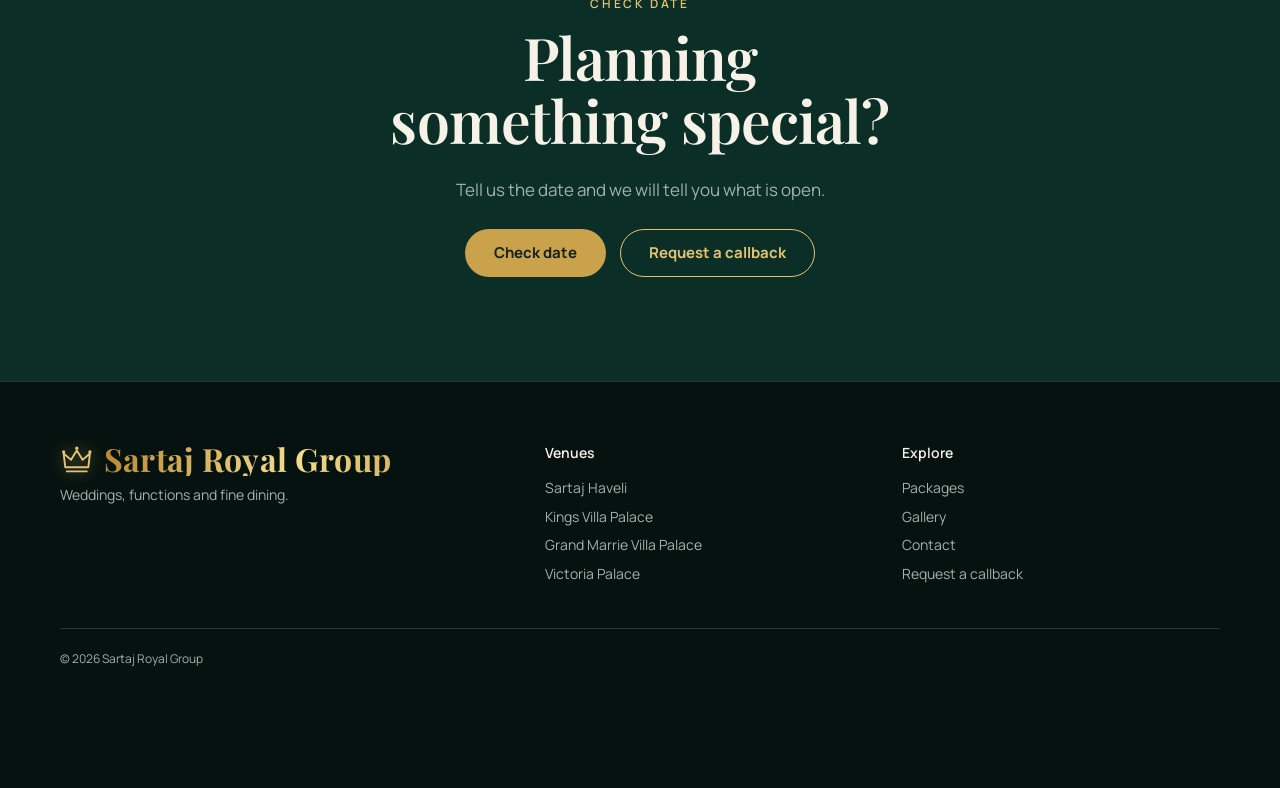
==== commit f370f112: "Faster hero video: remember site data for return visits, preconnect, preload video, fade in once pla" ====
--- a/index.html
+++ b/index.html
@@ -4,6 +4,7 @@
 <meta name="description" content="Four venues for weddings, receptions, family functions and fine dining. Check a date or request a callback.">
 <link rel="icon" href="favicon.svg" type="image/svg+xml"><link rel="apple-touch-icon" href="apple-touch-icon.png"><meta name="theme-color" content="#0B2F27">
 <meta property="og:type" content="website"><meta property="og:site_name" content="Sartaj Royal Group"><meta property="og:title" content="Sartaj Royal Group | Weddings, functions and fine dining"><meta property="og:description" content="Four venues for weddings, receptions, family functions and fine dining. Check a date or request a callback."><meta property="og:image" content="https://sartaj-royal-group.netlify.app/og-image.png"><meta name="twitter:card" content="summary_large_image">
+<link rel="preconnect" href="https://rrawdtgtmvcqleyjlath.supabase.co" crossorigin>
 <link rel="preconnect" href="https://fonts.googleapis.com"><link rel="preconnect" href="https://fonts.gstatic.com" crossorigin>
 <link href="https://fonts.googleapis.com/css2?family=Playfair+Display:ital,wght@0,500;0,600;0,700;1,500;1,600&family=Manrope:wght@400;500;600;700&family=Noto+Sans+Gurmukhi:wght@400;600&family=Noto+Sans+Devanagari:wght@400;600&display=swap" rel="stylesheet">
 <link rel="stylesheet" href="style.css">
--- a/style.css
+++ b/style.css
@@ -24,7 +24,7 @@
 .cream .eyebrow,.light .eyebrow{color:#8A6A1F}
 .note{font-size:13px;color:var(--mute)}
 .cream .note,.light .note{color:var(--paper-mute)}
-.shine{font-style:italic;background:linear-gradient(100deg,#C9A24B 25%,#FFF1BF 45%,#E3C374 55%,#C9A24B 75%);background-size:260% 100%;-webkit-background-clip:text;background-clip:text;-webkit-text-fill-color:transparent;animation:shine 6s linear infinite}
+.shine{font-style:italic;padding:0 .08em .16em 0;background:linear-gradient(100deg,#C9A24B 25%,#FFF1BF 45%,#E3C374 55%,#C9A24B 75%);background-size:260% 100%;-webkit-background-clip:text;background-clip:text;-webkit-text-fill-color:transparent;animation:shine 6s linear infinite}
 @keyframes shine{from{background-position:130% 0}to{background-position:-130% 0}}
 @keyframes rise{from{transform:translateY(108%)}to{transform:none}}
 @keyframes fade{from{opacity:0;transform:translateY(14px)}to{opacity:1;transform:none}}
@@ -91,7 +91,7 @@
 .hero::after{content:"";position:absolute;inset:0;background:linear-gradient(180deg,rgba(6,18,15,.55),rgba(6,18,15,.2) 40%,rgba(6,18,15,.85));z-index:0;pointer-events:none}
 .hero-in{position:relative;z-index:2;text-align:center;padding-block:96px}
 .hero h1{font-size:clamp(46px,8vw,112px);margin:22px auto 0;max-width:15ch}
-.ln{display:inline-block;overflow:hidden;vertical-align:top;padding:.05em .04em .16em}
+.ln{display:inline-block;overflow:hidden;vertical-align:top;padding:.05em .22em .34em .04em;margin:0 -.18em -.2em 0}
 .w{display:inline-block;animation:rise 1.1s cubic-bezier(.2,.8,.2,1) both;animation-delay:calc(var(--d)*110ms + 150ms)}
 .rot{display:inline-grid;vertical-align:top;overflow:hidden;color:var(--champ);font-style:italic;padding:.05em .04em .16em}
 .rot span{grid-area:1/1;transition:transform .9s cubic-bezier(.7,0,.2,1);transform:translateY(110%)}
@@ -322,6 +322,7 @@
 .hmedia{position:absolute;inset:0;z-index:2;overflow:hidden}
 .hmedia::after{content:"";position:absolute;inset:0;background:linear-gradient(180deg,rgba(6,18,15,.55) 0%,rgba(6,18,15,.28) 42%,rgba(6,18,15,.82) 100%)}
 .hvid,.hs{position:absolute;inset:0;width:100%;height:100%;object-fit:cover}
+.hvid{opacity:0;transition:opacity .6s ease}.hvid.go{opacity:1}
 .hs{background-size:cover;background-position:center;opacity:0;transform:scale(1.04);transition:opacity 1.6s ease,transform 9s ease}
 .hs.on{opacity:1;transform:scale(1.12)}
 .hdots{position:absolute;z-index:3;left:50%;bottom:22px;transform:translateX(-50%);display:flex;gap:8px}
